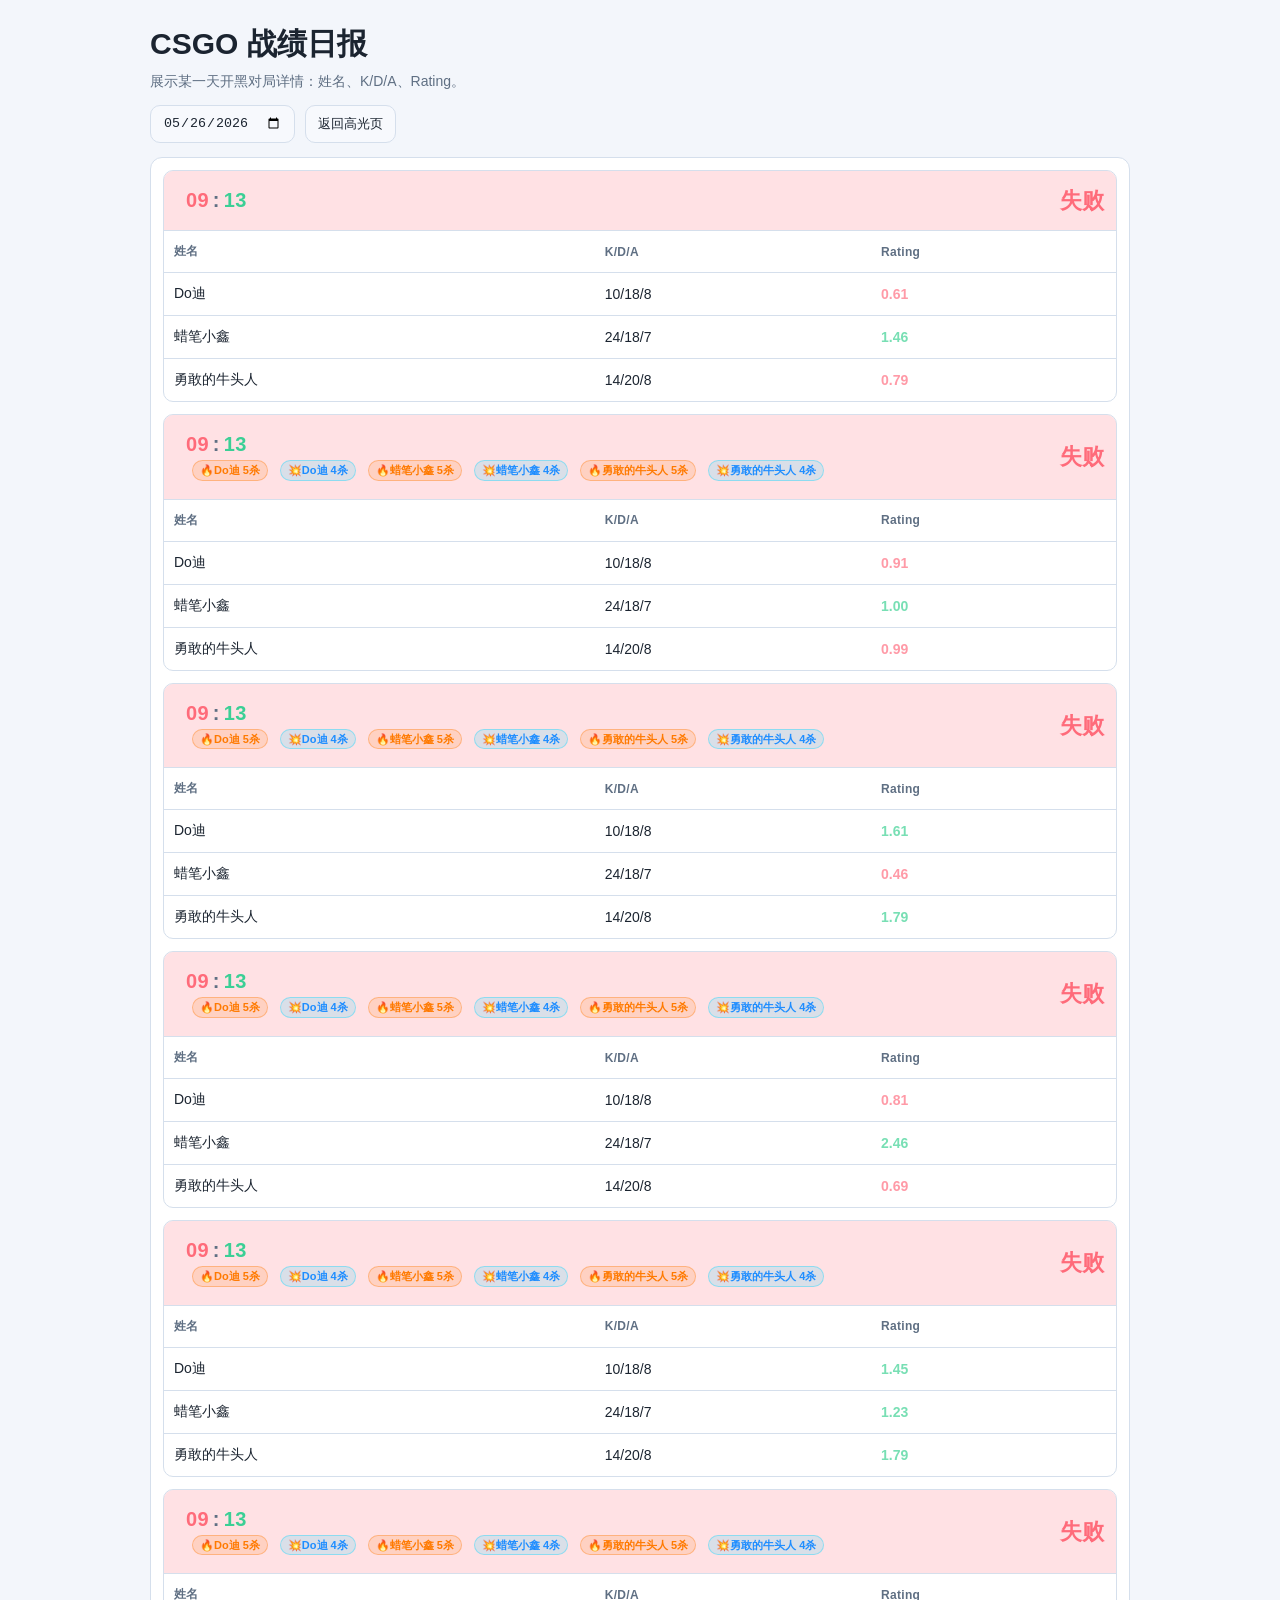
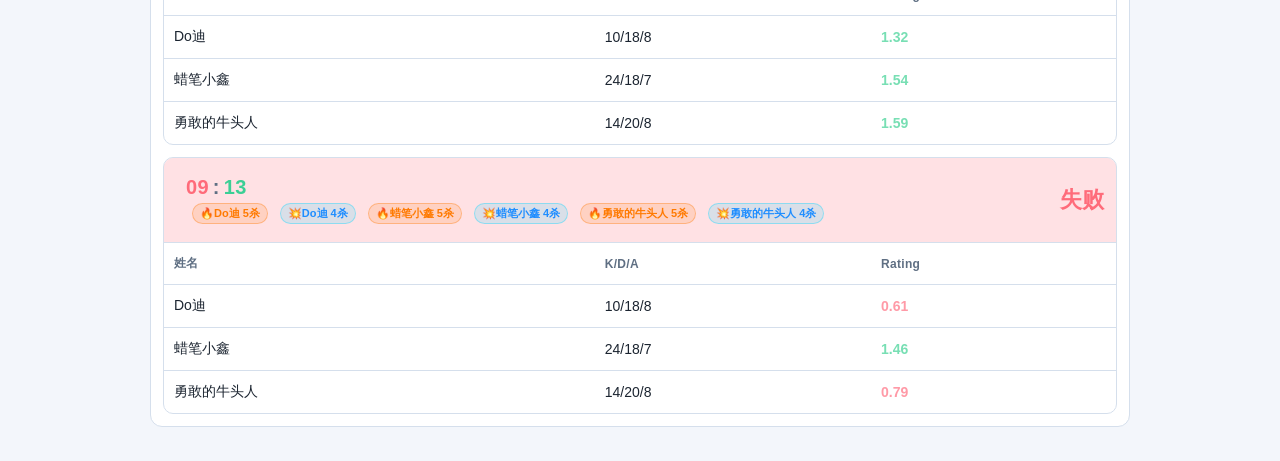
==== daily-report.html @ eb306dda "Update daily-report.html" ====
<!DOCTYPE html>
<html lang="zh-CN" data-theme="dark">
<head>
    <meta charset="UTF-8" />
    <meta name="viewport" content="width=device-width, initial-scale=1.0" />
    <title>CSGO 战绩日报</title>
    <link rel="icon" type="image/svg+xml" href="assets/favicon.svg" />
    <style>
        :root{
            --bg:#0f1115; --card:#171b22; --text:#f5f7fa; --muted:#9aa4b2;
            --border:#2a303b; --accent2:#00d4ff; --input-bg:#12161d;
            --score-win-bg:rgba(59,207,149,.16); --score-lose-bg:rgba(255,107,122,.16); --score-draw-bg:rgba(154,164,178,.14);
        }
        :root[data-theme="light"]{
            --bg:#f3f6fb; --card:#ffffff; --text:#1b2430; --muted:#5f6f83;
            --border:#d5dfec; --accent2:#1e8dff; --input-bg:#f7f9fd;
            --score-win-bg:rgba(59,207,149,.2); --score-lose-bg:rgba(255,107,122,.2); --score-draw-bg:rgba(95,111,131,.12);
        }
        *{box-sizing:border-box}
        body{margin:0;background:var(--bg);color:var(--text);font-family:Segoe UI,Microsoft YaHei,sans-serif}
        .wrap{width:min(980px,92%);margin:0 auto;padding:24px 0 34px}
        .topbar{display:flex;justify-content:space-between;align-items:flex-start;gap:10px;flex-wrap:wrap}
        h1{margin:0;font-size:30px}
        .sub{margin:8px 0 0;color:var(--muted);font-size:14px}
        .btn,.input{
            height:38px;border:1px solid var(--border);border-radius:10px;background:var(--input-bg);
            color:var(--text);padding:0 12px
        }
        .btn{cursor:pointer}
        .btn:hover{border-color:var(--accent2)}
        .toolbar{margin-top:14px;display:flex;gap:10px;flex-wrap:wrap}
        .table-wrap{margin-top:14px;border:1px solid var(--border);border-radius:12px;background:var(--card);overflow:auto}
        .report-list{display:flex;flex-direction:column;gap:12px;padding:12px}
        .report-match{border:1px solid var(--border);border-radius:10px;overflow:hidden;background:var(--card)}
        .report-match.located{
            outline:2px solid var(--accent2);
            box-shadow:0 0 0 4px rgba(0,212,255,.18), 0 10px 22px rgba(0,0,0,.2);
            animation:locatedPulse .75s ease 1;
        }
        .match-head{padding:10px 12px;border-bottom:1px solid var(--border);display:flex;justify-content:space-between;gap:10px;align-items:flex-start;flex-wrap:wrap}
        .match-head.bg-win{background:var(--score-win-bg)}
        .match-head.bg-lose{background:var(--score-lose-bg)}
        .match-head.bg-draw{background:var(--score-draw-bg)}
        .match-summary{margin-top:14px;border:1px solid var(--border);border-radius:12px;background:var(--card);padding:12px}
        .match-score{font-size:20px;font-weight:800;letter-spacing:.3px}
        .match-score-sep{color:var(--muted);padding:0 4px}
        .score-win{color:#3bcf95}
        .score-lose{color:#ff6b7a}
        .score-draw{color:#98a3b3}
        .match-result{font-size:22px;font-weight:900;line-height:1;align-self:center}
        .match-result.win{color:#3bcf95}
        .match-result.lose{color:#ff6b7a}
        .match-summary{margin-top:0;border:none;border-radius:8px;padding:8px 10px;background:transparent}
        table{width:100%;border-collapse:collapse;font-size:14px}
        th,td{padding:12px 10px;border-bottom:1px solid var(--border);text-align:left;white-space:nowrap}
        th{font-size:12px;color:var(--muted);letter-spacing:.3px}
        tr:last-child td{border-bottom:none}
        .rating-good{color:#78dfb4;font-weight:700}
        .rating-bad{color:#ff9aa7;font-weight:700}
        .empty{padding:16px 12px;color:var(--muted);font-size:13px}
        @keyframes locatedPulse{
            0%{transform:scale(1)}
            45%{transform:scale(1.012)}
            100%{transform:scale(1)}
        }
        .multi-badge{
            display:inline-flex;align-items:center;gap:3px;padding:0 7px;margin-left:6px;
            border-radius:999px;font-size:11px;font-weight:700;line-height:1.7;
        }
        .multi-badge.k4{background:rgba(0,212,255,.15);color:var(--accent2);border:1px solid rgba(0,212,255,.35)}
        .multi-badge.k5{background:rgba(255,122,0,.15);color:#ff7a00;border:1px solid rgba(255,122,0,.35)}
        .scroll-top{
            position:fixed;bottom:30px;right:30px;z-index:999;
            width:44px;height:44px;border-radius:50%;border:1px solid var(--border);
            background:var(--card);color:var(--text);font-size:20px;cursor:pointer;
            display:flex;align-items:center;justify-content:center;
            opacity:0;visibility:hidden;transition:opacity .25s,visibility .25s;
            box-shadow:0 4px 14px rgba(0,0,0,.18)
        }
        .scroll-top.show{opacity:1;visibility:visible}
        .scroll-top:hover{border-color:var(--accent2)}
    </style>
</head>
<body>
<div class="wrap">
    <div class="topbar">
        <div>
            <h1>CSGO 战绩日报</h1>
            <p class="sub">展示某一天开黑对局详情：姓名、K/D/A、Rating。</p>
        </div>
    </div>

    <div class="toolbar">
        <input id="reportDate" class="input" type="date" aria-label="选择战绩日期" />
        <button id="backBtn" class="btn" type="button">返回高光页</button>
    </div>

    <div id="tableWrap" class="table-wrap"></div>
</div>

<script>
    const LS_THEME = "csgo-theme";
    const REPORT_JSON_URL = "assets/reports/daily-report.json";
    const FALLBACK_REPORTS = [
        {
            date: "2026-05-24",
            matches: [
                {
                    myRounds: 13,
                    enemyRounds: 10,
                    result: "胜利",
                    players: [
                        { name: "我", k: 23, d: 17, a: 8, rating: 1.34 },
                        { name: "阿明", k: 18, d: 19, a: 7, rating: 1.02 },
                        { name: "小白", k: 15, d: 16, a: 11, rating: 0.98 }
                    ]
                },
                {
                    myRounds: 11,
                    enemyRounds: 13,
                    result: "失败",
                    players: [
                        { name: "我", k: 25, d: 20, a: 7, rating: 1.11 },
                        { name: "阿明", k: 16, d: 19, a: 8, rating: 0.93 },
                        { name: "小白", k: 14, d: 18, a: 10, rating: 0.89 }
                    ]
                }
            ]
        },
        {
            date: "2026-05-25",
            matches: [
                {
                    myRounds: 8,
                    enemyRounds: 13,
                    result: "失败",
                    players: [
                        { name: "我", k: 27, d: 14, a: 6, rating: 1.48 },
                        { name: "阿明", k: 21, d: 18, a: 5, rating: 1.12 },
                        { name: "小白", k: 16, d: 20, a: 9, rating: 0.94 }
                    ]
                }
            ]
        },
        {
            date: "2026-05-26",
            matches: [
                {
                    myRounds: 13,
                    enemyRounds: 11,
                    result: "胜利",
                    players: [
                        { name: "我", k: 19, d: 13, a: 10, rating: 1.29 },
                        { name: "阿明", k: 17, d: 15, a: 8, rating: 1.08 },
                        { name: "小白", k: 14, d: 16, a: 12, rating: 1.01 }
                    ]
                },
                {
                    myRounds: 13,
                    enemyRounds: 6,
                    result: "胜利",
                    players: [
                        { name: "我", k: 22, d: 9, a: 6, rating: 1.52 },
                        { name: "阿明", k: 18, d: 11, a: 7, rating: 1.23 },
                        { name: "小白", k: 15, d: 12, a: 9, rating: 1.09 }
                    ]
                }
            ]
        }
    ];
    let reports = [];
    let reportByDate = new Map();

    const elDate = document.getElementById("reportDate");
    const elWrap = document.getElementById("tableWrap");
    const elBackBtn = document.getElementById("backBtn");

    function applyTheme(theme){
        const nextTheme = theme === "light" ? "light" : "dark";
        document.documentElement.setAttribute("data-theme", nextTheme);
        localStorage.setItem(LS_THEME, nextTheme);
    }

    function initTheme(){
        const savedTheme = localStorage.getItem(LS_THEME);
        if (savedTheme === "light" || savedTheme === "dark") {
            applyTheme(savedTheme);
            return;
        }
        const prefersLight = window.matchMedia && window.matchMedia("(prefers-color-scheme: light)").matches;
        applyTheme(prefersLight ? "light" : "dark");
    }

    function normalizeReports(raw){
        const list = Array.isArray(raw) ? raw : (Array.isArray(raw && raw.reports) ? raw.reports : []);
        function normalizeMatch(match, legacyItem){
            const source = match || legacyItem || {};
            const players = Array.isArray(source.players) ? source.players : [];
            const myRounds = Number(source.myRounds);
            const enemyRounds = Number(source.enemyRounds);
            const normalizedMyRounds = Number.isFinite(myRounds) ? myRounds : 0;
            const normalizedEnemyRounds = Number.isFinite(enemyRounds) ? enemyRounds : 0;
            const inferredResult = normalizedMyRounds > normalizedEnemyRounds ? "胜利" : (normalizedMyRounds < normalizedEnemyRounds ? "失败" : "平局");
            return {
                myRounds: normalizedMyRounds,
                enemyRounds: normalizedEnemyRounds,
                result: String(source.result || inferredResult),
                players: players.map((p) => ({
                    name: String((p && p.name) || "未知玩家"),
                    k: Number(p && p.k) || 0,
                    d: Number(p && p.d) || 0,
                    a: Number(p && p.a) || 0,
                    rating: Number(p && p.rating) || 0,
                    k4: Number(p && p.k4) || 0,
                    k5: Number(p && p.k5) || 0
                }))
            };
        }

        return list
            .map((item) => {
                const rawMatches = Array.isArray(item && item.matches) ? item.matches : null;
                const normalizedMatches = (rawMatches && rawMatches.length)
                    ? rawMatches.map((match) => normalizeMatch(match, item))
                    : [normalizeMatch(item, item)];
                return {
                    date: String((item && item.date) || "").trim(),
                    matches: normalizedMatches
                };
            })
            .filter((item) => /^\d{4}-\d{2}-\d{2}$/.test(item.date));
    }

    async function loadReports(){
        try {
            const response = await fetch(REPORT_JSON_URL, { cache: "no-store" });
            if (!response.ok) throw new Error("report json load failed");
            const raw = await response.json();
            reports = normalizeReports(raw);
            if (!reports.length) throw new Error("report json empty");
        } catch (error) {
            console.warn("读取战绩 JSON 失败，使用内置示例数据:", error);
            reports = normalizeReports(FALLBACK_REPORTS);
        }
        reportByDate = new Map(reports.map((item) => [item.date, item]));
    }

    function renderReport(){
        const report = reportByDate.get(elDate.value);
        if (!report || !Array.isArray(report.matches) || !report.matches.length) {
            elWrap.innerHTML = `<div class="empty">该日期暂无战绩数据。</div>`;
            return;
        }

        elWrap.innerHTML = `
            <div class="report-list">
                ${report.matches.map((match, idx) => {
                    const resultClass = match.result === "胜利" ? "win" : (match.result === "失败" ? "lose" : "");
                    const myWin = match.myRounds > match.enemyRounds;
                    const enemyWin = match.enemyRounds > match.myRounds;
                    const isDraw = !myWin && !enemyWin;
                    const headClass = myWin ? "bg-win" : (enemyWin ? "bg-lose" : "bg-draw");
                    const myScoreClass = myWin ? "score-win" : (enemyWin ? "score-lose" : "score-draw");
                    const enemyScoreClass = enemyWin ? "score-win" : (myWin ? "score-lose" : "score-draw");
                    const myRoundsText = String(match.myRounds).padStart(2, "0");
                    const enemyRoundsText = String(match.enemyRounds).padStart(2, "0");
                    const matchMultikills = [];
                    (match.players || []).forEach(p => {
                        if (Number(p.k5) > 0) matchMultikills.push(`<span class="multi-badge k5">🔥${p.name} 5杀</span>`);
                        if (Number(p.k4) > 0) matchMultikills.push(`<span class="multi-badge k4">💥${p.name} 4杀</span>`);
                    });
                    const matchBadgesHtml = matchMultikills.length ? `<div class="multi-badges" style="display:flex;gap:6px;flex-wrap:wrap;margin-top:4px">${matchMultikills.join("")}</div>` : "";
                    return `
                    <section class="report-match" data-match-index="${idx + 1}">
                        <div class="match-head ${headClass}">
                            <div class="match-summary">
                                <div class="match-score"><span class="${myScoreClass}">${myRoundsText}</span><span class="match-score-sep">:</span><span class="${enemyScoreClass}">${enemyRoundsText}</span></div>
                                ${matchBadgesHtml}
                            </div>
                            <div class="match-result ${resultClass}">${match.result}</div>
                        </div>
                        <table>
                            <thead>
                                <tr>
                                    <th>姓名</th>
                                    <th>K/D/A</th>
                                    <th>Rating</th>
                                </tr>
                            </thead>
                            <tbody>
                                ${match.players.map(p => `
                                    <tr>
                                        <td>${p.name}</td>
                                        <td>${p.k}/${p.d}/${p.a}</td>
                                        <td class="${Number(p.rating) >= 1 ? "rating-good" : "rating-bad"}">${Number(p.rating).toFixed(2)}</td>
                                    </tr>
                                `).join("")}
                            </tbody>
                        </table>
                    </section>`;
                }).join("")}
            </div>
        `;

        const matchParam = Number(new URLSearchParams(location.search).get("m"));
        if (Number.isFinite(matchParam) && matchParam > 0) {
            const target = elWrap.querySelector(`.report-match[data-match-index="${matchParam}"]`);
            if (target) {
                target.scrollIntoView({ behavior: "smooth", block: "center" });
                target.classList.add("located");
                setTimeout(() => target.classList.remove("located"), 1800);
            }
        }
    }

    function initDate(){
        const dates = reports.map(item => item.date).sort();
        const today = new Date().toISOString().slice(0, 10);
        const queryDate = new URLSearchParams(location.search).get("date");
        if (queryDate && reportByDate.has(queryDate)) {
            elDate.value = queryDate;
        } else {
            elDate.value = reportByDate.has(today) ? today : (dates[dates.length - 1] || "");
        }
        elDate.addEventListener("change", renderReport);
        renderReport();
    }

    elBackBtn.addEventListener("click", ()=>{
        const matchParam = new URLSearchParams(location.search).get("m");
        const dateValue = elDate.value;
        const params = new URLSearchParams();
        if (dateValue) params.set("date", dateValue);
        if (matchParam) params.set("m", matchParam);
        location.href = `report-list.html?${params.toString()}`;
    });

    async function init(){
        initTheme();
        await loadReports();
        initDate();
    }

    init();
</script>
<button id="scrollTopBtn" class="scroll-top" type="button" aria-label="回到顶部">↑</button>
<script>
    const elScrollBtn = document.getElementById("scrollTopBtn");
    let scrollTimer;
    window.addEventListener("scroll", ()=>{
        if (window.scrollY > 300) {
            elScrollBtn.classList.add("show");
            clearTimeout(scrollTimer);
            scrollTimer = setTimeout(() => elScrollBtn.classList.remove("show"), 3000);
        } else {
            elScrollBtn.classList.remove("show");
        }
    });
    elScrollBtn.addEventListener("click", ()=>{
        window.scrollTo({ top: 0, behavior: "smooth" });
    });
</script>
</body>
</html>
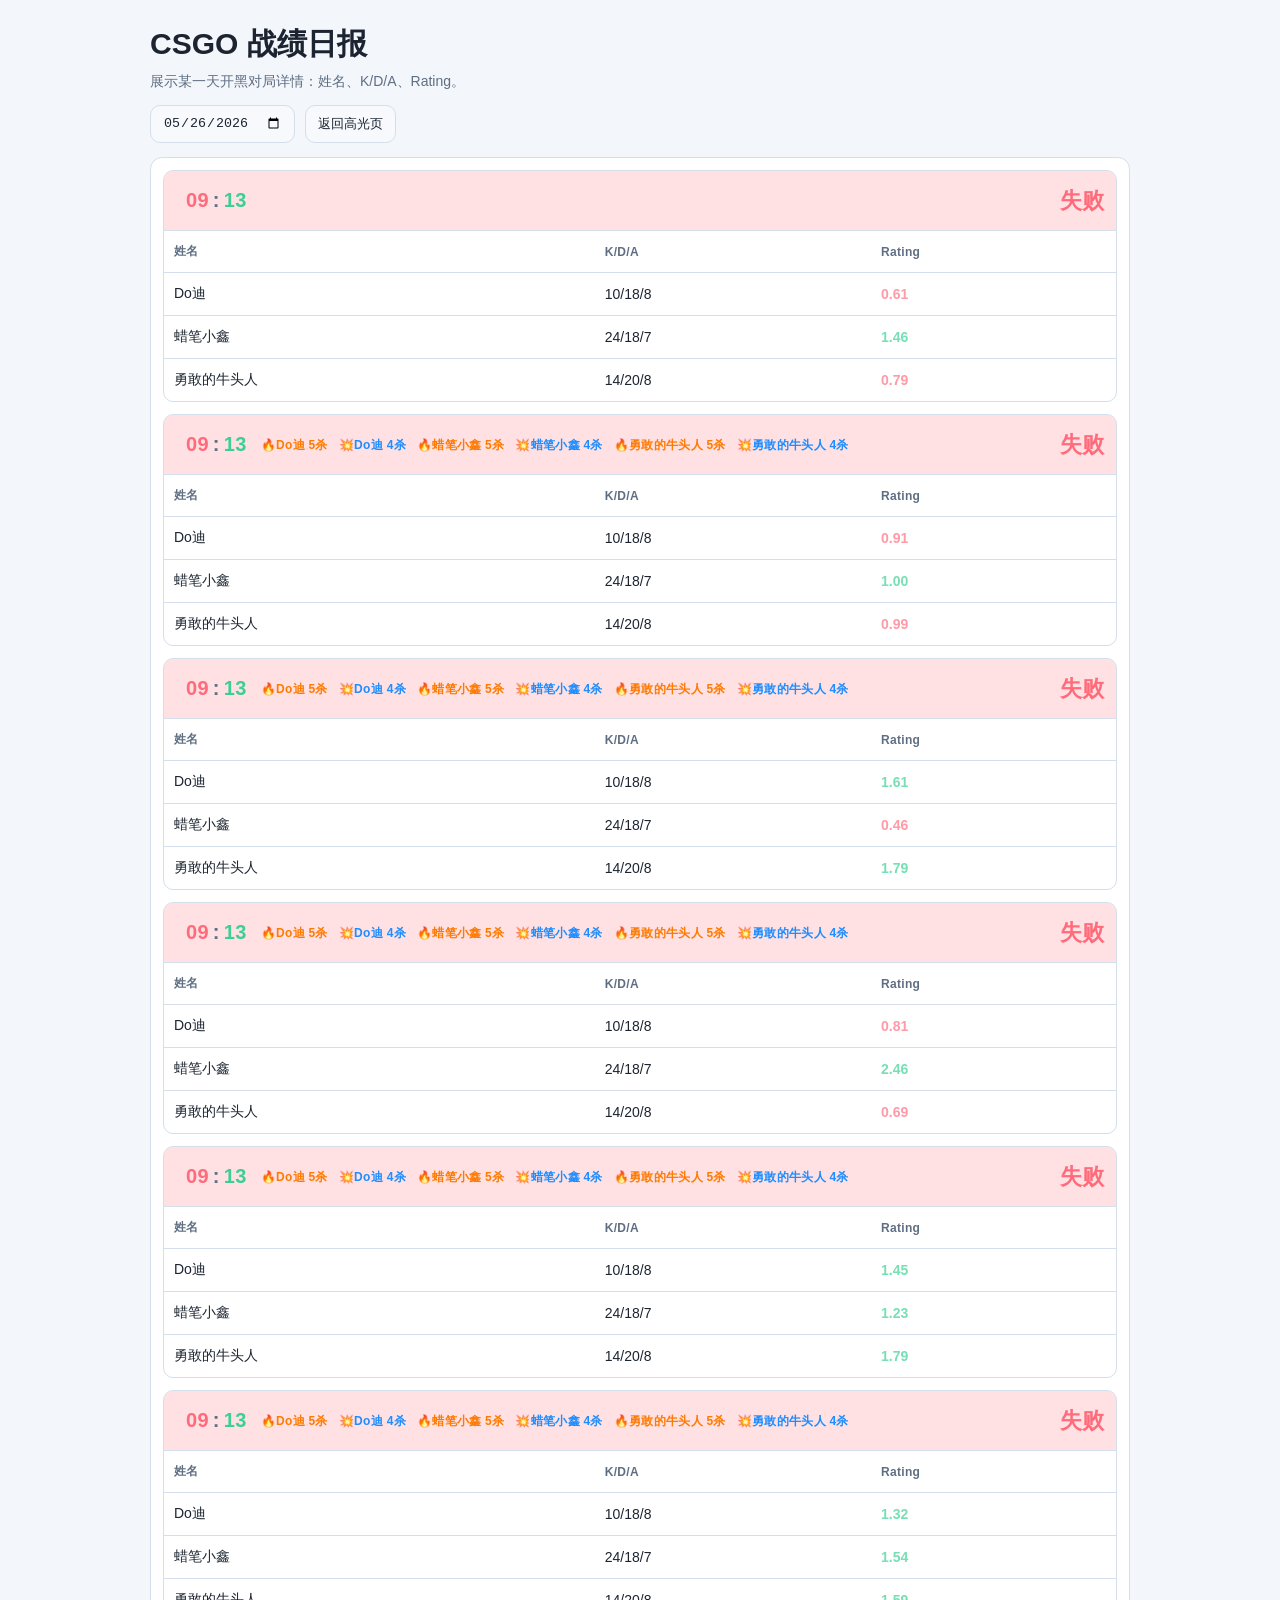
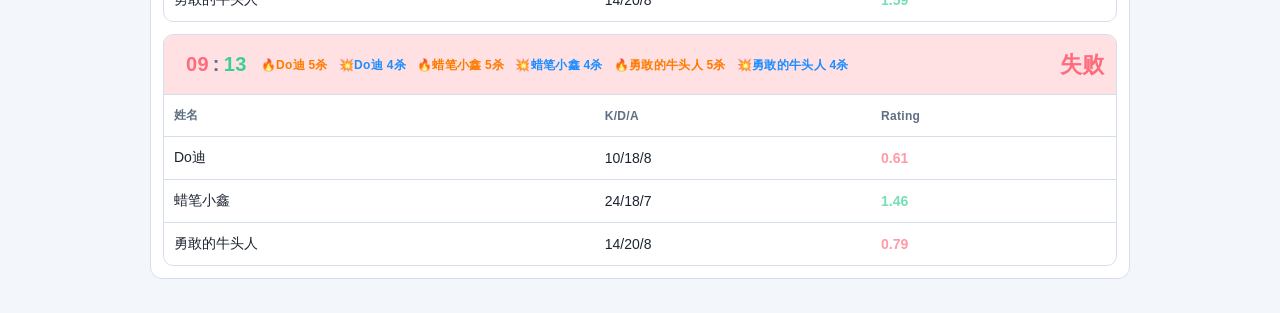
==== commit 58b6b1c5: "Update daily-report.html" ====
--- a/daily-report.html
+++ b/daily-report.html
@@ -63,12 +63,10 @@
             45%{transform:scale(1.012)}
             100%{transform:scale(1)}
         }
-        .multi-badge{
-            display:inline-flex;align-items:center;gap:3px;padding:0 7px;margin-left:6px;
-            border-radius:999px;font-size:11px;font-weight:700;line-height:1.7;
-        }
-        .multi-badge.k4{background:rgba(0,212,255,.15);color:var(--accent2);border:1px solid rgba(0,212,255,.35)}
-        .multi-badge.k5{background:rgba(255,122,0,.15);color:#ff7a00;border:1px solid rgba(255,122,0,.35)}
+        .match-score .multi-badges{display:inline-flex;gap:5px;margin-left:8px;vertical-align:middle}
+        .multi-badge{display:inline-flex;align-items:center;gap:2px;font-size:12px;font-weight:600;margin-left:6px}
+        .multi-badge.k4{color:var(--accent2)}
+        .multi-badge.k5{color:#ff7a00}
         .scroll-top{
             position:fixed;bottom:30px;right:30px;z-index:999;
             width:44px;height:44px;border-radius:50%;border:1px solid var(--border);
@@ -269,13 +267,15 @@
                         if (Number(p.k5) > 0) matchMultikills.push(`<span class="multi-badge k5">🔥${p.name} 5杀</span>`);
                         if (Number(p.k4) > 0) matchMultikills.push(`<span class="multi-badge k4">💥${p.name} 4杀</span>`);
                     });
-                    const matchBadgesHtml = matchMultikills.length ? `<div class="multi-badges" style="display:flex;gap:6px;flex-wrap:wrap;margin-top:4px">${matchMultikills.join("")}</div>` : "";
+                    const matchScoreHtml = `<span class="${myScoreClass}">${myRoundsText}</span><span class="match-score-sep">:</span><span class="${enemyScoreClass}">${enemyRoundsText}</span>`;
+                    const matchScoreWithBadges = matchMultikills.length
+                        ? `${matchScoreHtml}<span class="multi-badges">${matchMultikills.join("")}</span>`
+                        : matchScoreHtml;
                     return `
                     <section class="report-match" data-match-index="${idx + 1}">
                         <div class="match-head ${headClass}">
                             <div class="match-summary">
-                                <div class="match-score"><span class="${myScoreClass}">${myRoundsText}</span><span class="match-score-sep">:</span><span class="${enemyScoreClass}">${enemyRoundsText}</span></div>
-                                ${matchBadgesHtml}
+                                <div class="match-score">${matchScoreWithBadges}</div>
                             </div>
                             <div class="match-result ${resultClass}">${match.result}</div>
                         </div>
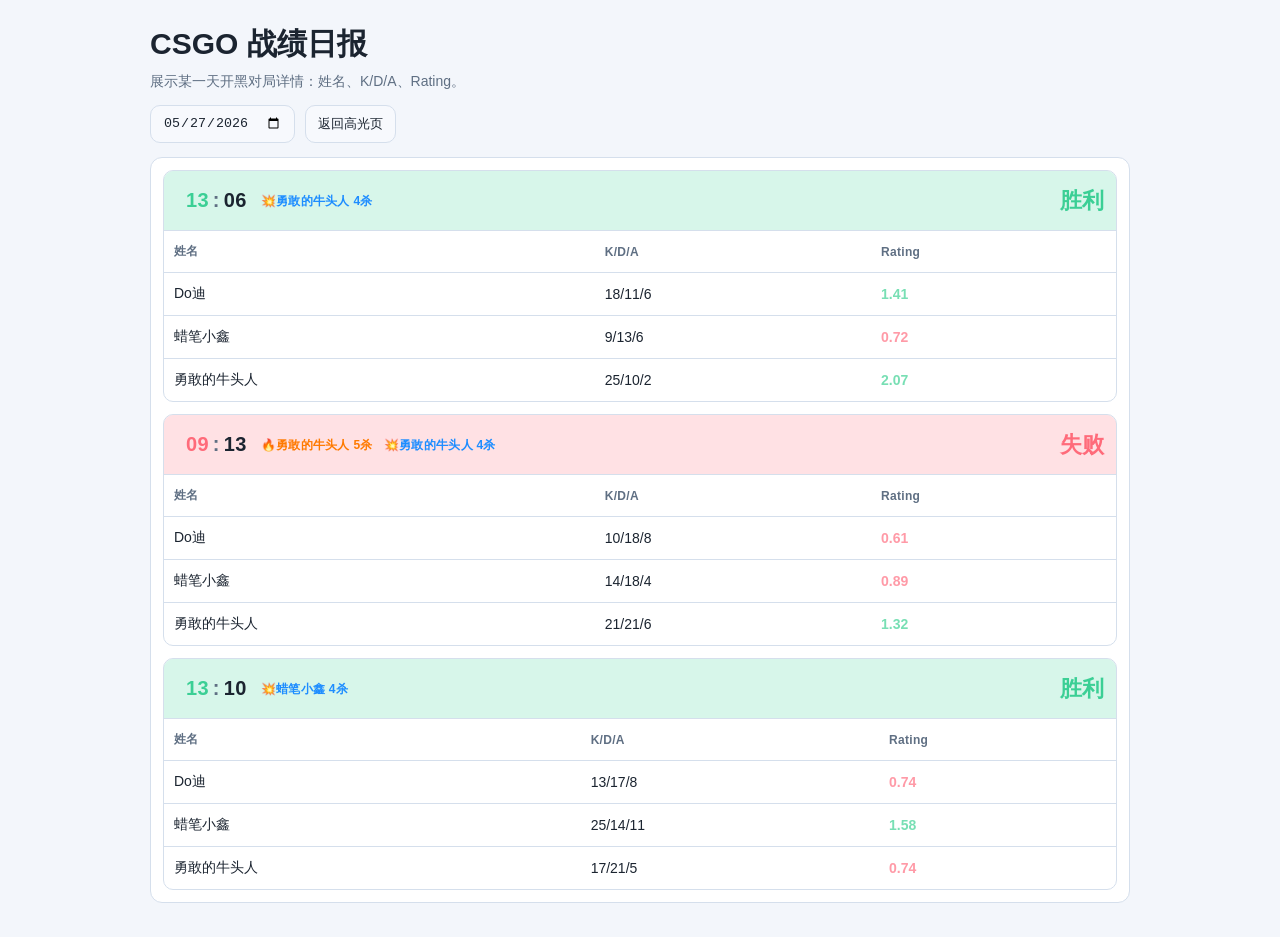
==== commit d4e6ddec: "修改回合数文字表现，增加每周评选数据展示" ====
--- a/daily-report.html
+++ b/daily-report.html
@@ -259,7 +259,7 @@
                     const isDraw = !myWin && !enemyWin;
                     const headClass = myWin ? "bg-win" : (enemyWin ? "bg-lose" : "bg-draw");
                     const myScoreClass = myWin ? "score-win" : (enemyWin ? "score-lose" : "score-draw");
-                    const enemyScoreClass = enemyWin ? "score-win" : (myWin ? "score-lose" : "score-draw");
+                    const enemyScoreClass = "";
                     const myRoundsText = String(match.myRounds).padStart(2, "0");
                     const enemyRoundsText = String(match.enemyRounds).padStart(2, "0");
                     const matchMultikills = [];
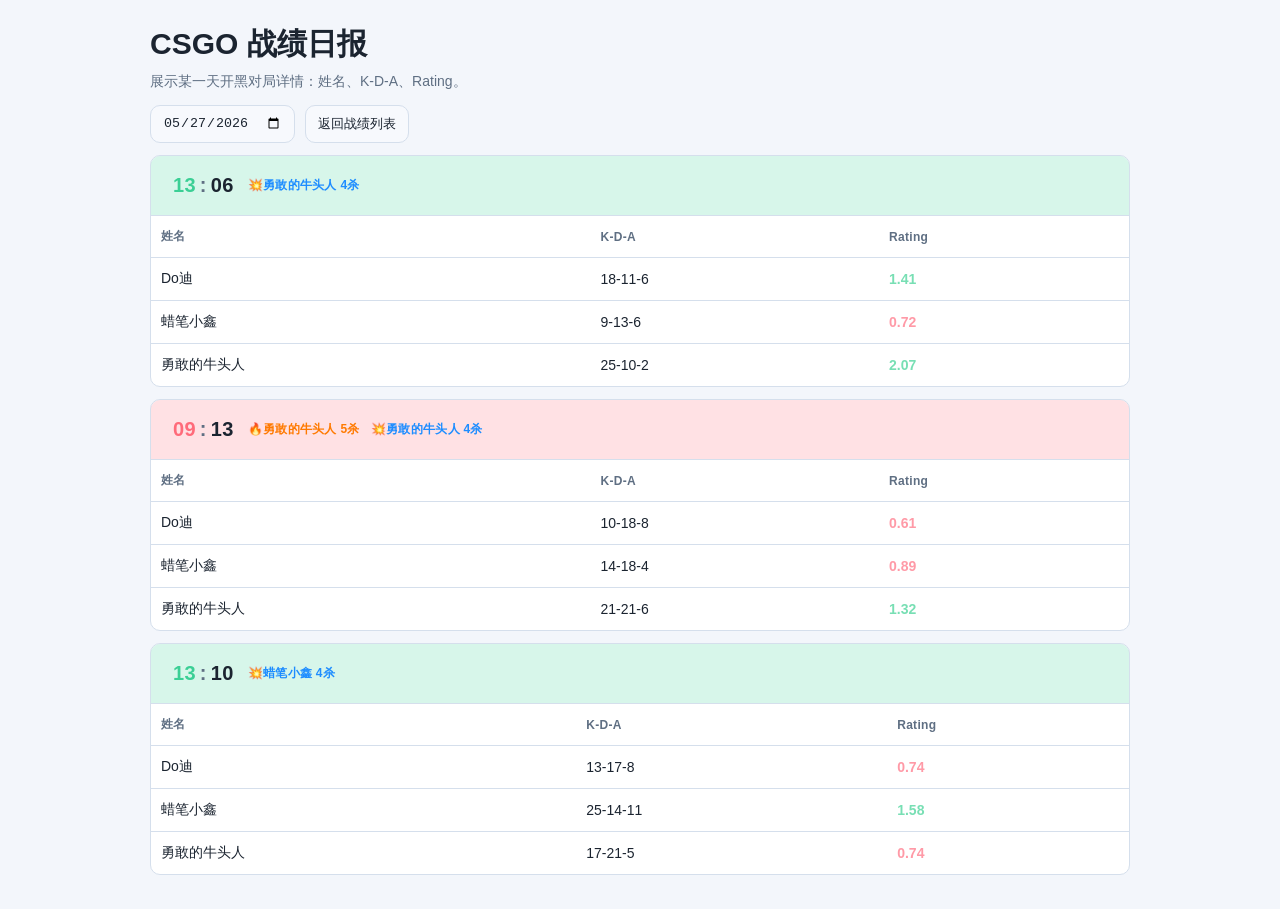
==== commit 946a2b90: "修改整体表现" ====
--- a/daily-report.html
+++ b/daily-report.html
@@ -29,9 +29,9 @@
         .btn{cursor:pointer}
         .btn:hover{border-color:var(--accent2)}
         .toolbar{margin-top:14px;display:flex;gap:10px;flex-wrap:wrap}
-        .table-wrap{margin-top:14px;border:1px solid var(--border);border-radius:12px;background:var(--card);overflow:auto}
-        .report-list{display:flex;flex-direction:column;gap:12px;padding:12px}
         .report-match{border:1px solid var(--border);border-radius:10px;overflow:hidden;background:var(--card)}
+        .report-match + .report-match{margin-top:12px}
+        .report-match:first-child{margin-top:12px}
         .report-match.located{
             outline:2px solid var(--accent2);
             box-shadow:0 0 0 4px rgba(0,212,255,.18), 0 10px 22px rgba(0,0,0,.2);
@@ -42,14 +42,11 @@
         .match-head.bg-lose{background:var(--score-lose-bg)}
         .match-head.bg-draw{background:var(--score-draw-bg)}
         .match-summary{margin-top:14px;border:1px solid var(--border);border-radius:12px;background:var(--card);padding:12px}
-        .match-score{font-size:20px;font-weight:800;letter-spacing:.3px}
+        .match-score{font-size:20px;font-weight:800;letter-spacing:.3px;display:flex;align-items:center}
         .match-score-sep{color:var(--muted);padding:0 4px}
         .score-win{color:#3bcf95}
         .score-lose{color:#ff6b7a}
         .score-draw{color:#98a3b3}
-        .match-result{font-size:22px;font-weight:900;line-height:1;align-self:center}
-        .match-result.win{color:#3bcf95}
-        .match-result.lose{color:#ff6b7a}
         .match-summary{margin-top:0;border:none;border-radius:8px;padding:8px 10px;background:transparent}
         table{width:100%;border-collapse:collapse;font-size:14px}
         th,td{padding:12px 10px;border-bottom:1px solid var(--border);text-align:left;white-space:nowrap}
@@ -84,13 +81,13 @@
     <div class="topbar">
         <div>
             <h1>CSGO 战绩日报</h1>
-            <p class="sub">展示某一天开黑对局详情：姓名、K/D/A、Rating。</p>
+            <p class="sub">展示某一天开黑对局详情：姓名、K-D-A、Rating。</p>
         </div>
     </div>
 
     <div class="toolbar">
         <input id="reportDate" class="input" type="date" aria-label="选择战绩日期" />
-        <button id="backBtn" class="btn" type="button">返回高光页</button>
+        <button id="backBtn" class="btn" type="button">返回战绩列表</button>
     </div>
 
     <div id="tableWrap" class="table-wrap"></div>
@@ -250,10 +247,7 @@
             return;
         }
 
-        elWrap.innerHTML = `
-            <div class="report-list">
-                ${report.matches.map((match, idx) => {
-                    const resultClass = match.result === "胜利" ? "win" : (match.result === "失败" ? "lose" : "");
+        elWrap.innerHTML = report.matches.map((match, idx) => {
                     const myWin = match.myRounds > match.enemyRounds;
                     const enemyWin = match.enemyRounds > match.myRounds;
                     const isDraw = !myWin && !enemyWin;
@@ -277,13 +271,12 @@
                             <div class="match-summary">
                                 <div class="match-score">${matchScoreWithBadges}</div>
                             </div>
-                            <div class="match-result ${resultClass}">${match.result}</div>
                         </div>
                         <table>
                             <thead>
                                 <tr>
                                     <th>姓名</th>
-                                    <th>K/D/A</th>
+                                    <th>K-D-A</th>
                                     <th>Rating</th>
                                 </tr>
                             </thead>
@@ -291,16 +284,14 @@
                                 ${match.players.map(p => `
                                     <tr>
                                         <td>${p.name}</td>
-                                        <td>${p.k}/${p.d}/${p.a}</td>
+                                        <td>${p.k}-${p.d}-${p.a}</td>
                                         <td class="${Number(p.rating) >= 1 ? "rating-good" : "rating-bad"}">${Number(p.rating).toFixed(2)}</td>
                                     </tr>
                                 `).join("")}
                             </tbody>
                         </table>
                     </section>`;
-                }).join("")}
-            </div>
-        `;
+                }).join("");
 
         const matchParam = Number(new URLSearchParams(location.search).get("m"));
         if (Number.isFinite(matchParam) && matchParam > 0) {
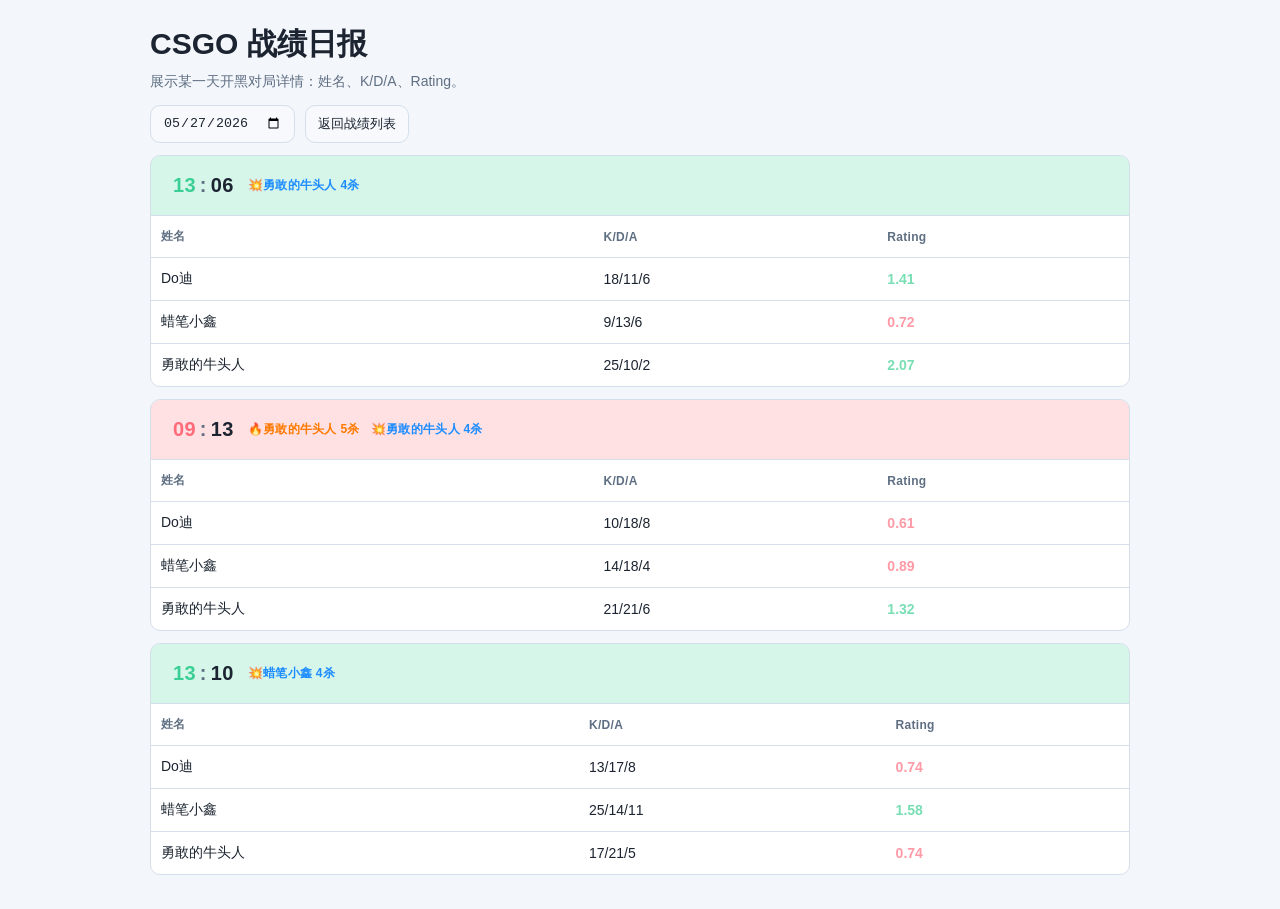
==== commit 2f970af6: "将KDA的分隔符‘-’改为‘/’" ====
--- a/daily-report.html
+++ b/daily-report.html
@@ -81,7 +81,7 @@
     <div class="topbar">
         <div>
             <h1>CSGO 战绩日报</h1>
-            <p class="sub">展示某一天开黑对局详情：姓名、K-D-A、Rating。</p>
+            <p class="sub">展示某一天开黑对局详情：姓名、K/D/A、Rating。</p>
         </div>
     </div>
 
@@ -276,7 +276,7 @@
                             <thead>
                                 <tr>
                                     <th>姓名</th>
-                                    <th>K-D-A</th>
+                                    <th>K/D/A</th>
                                     <th>Rating</th>
                                 </tr>
                             </thead>
@@ -284,7 +284,7 @@
                                 ${match.players.map(p => `
                                     <tr>
                                         <td>${p.name}</td>
-                                        <td>${p.k}-${p.d}-${p.a}</td>
+                                        <td>${p.k}/${p.d}/${p.a}</td>
                                         <td class="${Number(p.rating) >= 1 ? "rating-good" : "rating-bad"}">${Number(p.rating).toFixed(2)}</td>
                                     </tr>
                                 `).join("")}
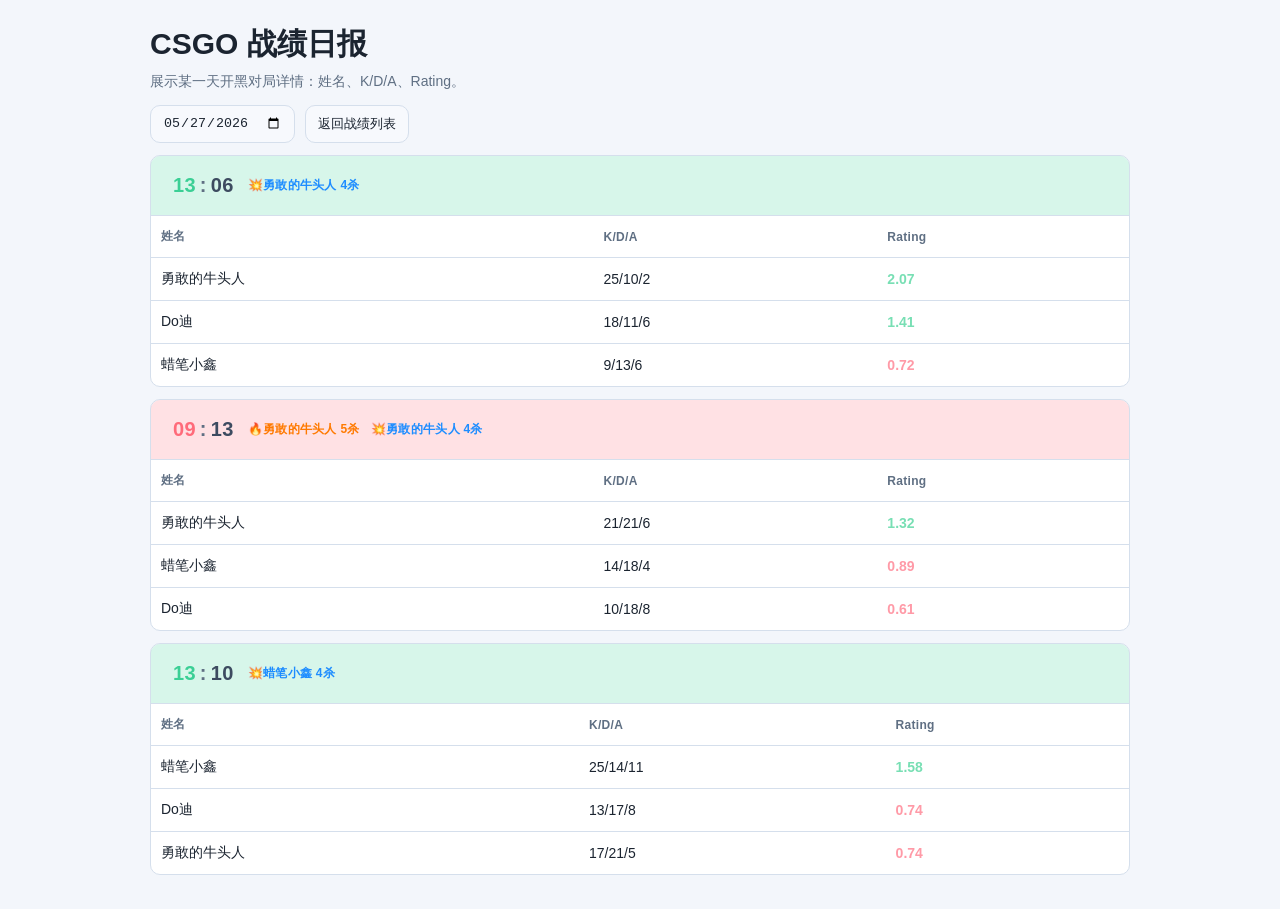
==== commit 1196c0dc: "修改整体表现" ====
--- a/daily-report.html
+++ b/daily-report.html
@@ -7,12 +7,12 @@
     <link rel="icon" type="image/svg+xml" href="assets/favicon.svg" />
     <style>
         :root{
-            --bg:#0f1115; --card:#171b22; --text:#f5f7fa; --muted:#9aa4b2;
+            --bg:#0f1115; --card:#171b22; --text:#f5f7fa; --muted:#9aa4b2; --enemy:#bcc6d4;
             --border:#2a303b; --accent2:#00d4ff; --input-bg:#12161d;
             --score-win-bg:rgba(59,207,149,.16); --score-lose-bg:rgba(255,107,122,.16); --score-draw-bg:rgba(154,164,178,.14);
         }
         :root[data-theme="light"]{
-            --bg:#f3f6fb; --card:#ffffff; --text:#1b2430; --muted:#5f6f83;
+            --bg:#f3f6fb; --card:#ffffff; --text:#1b2430; --muted:#5f6f83; --enemy:#3d4b60;
             --border:#d5dfec; --accent2:#1e8dff; --input-bg:#f7f9fd;
             --score-win-bg:rgba(59,207,149,.2); --score-lose-bg:rgba(255,107,122,.2); --score-draw-bg:rgba(95,111,131,.12);
         }
@@ -47,6 +47,7 @@
         .score-win{color:#3bcf95}
         .score-lose{color:#ff6b7a}
         .score-draw{color:#98a3b3}
+        .score-enemy{color:var(--enemy)}
         .match-summary{margin-top:0;border:none;border-radius:8px;padding:8px 10px;background:transparent}
         table{width:100%;border-collapse:collapse;font-size:14px}
         th,td{padding:12px 10px;border-bottom:1px solid var(--border);text-align:left;white-space:nowrap}
@@ -253,7 +254,7 @@
                     const isDraw = !myWin && !enemyWin;
                     const headClass = myWin ? "bg-win" : (enemyWin ? "bg-lose" : "bg-draw");
                     const myScoreClass = myWin ? "score-win" : (enemyWin ? "score-lose" : "score-draw");
-                    const enemyScoreClass = "";
+                    const enemyScoreClass = "score-enemy";
                     const myRoundsText = String(match.myRounds).padStart(2, "0");
                     const enemyRoundsText = String(match.enemyRounds).padStart(2, "0");
                     const matchMultikills = [];
@@ -281,7 +282,7 @@
                                 </tr>
                             </thead>
                             <tbody>
-                                ${match.players.map(p => `
+                                ${[...match.players].sort((a, b) => b.rating - a.rating).map(p => `
                                     <tr>
                                         <td>${p.name}</td>
                                         <td>${p.k}/${p.d}/${p.a}</td>
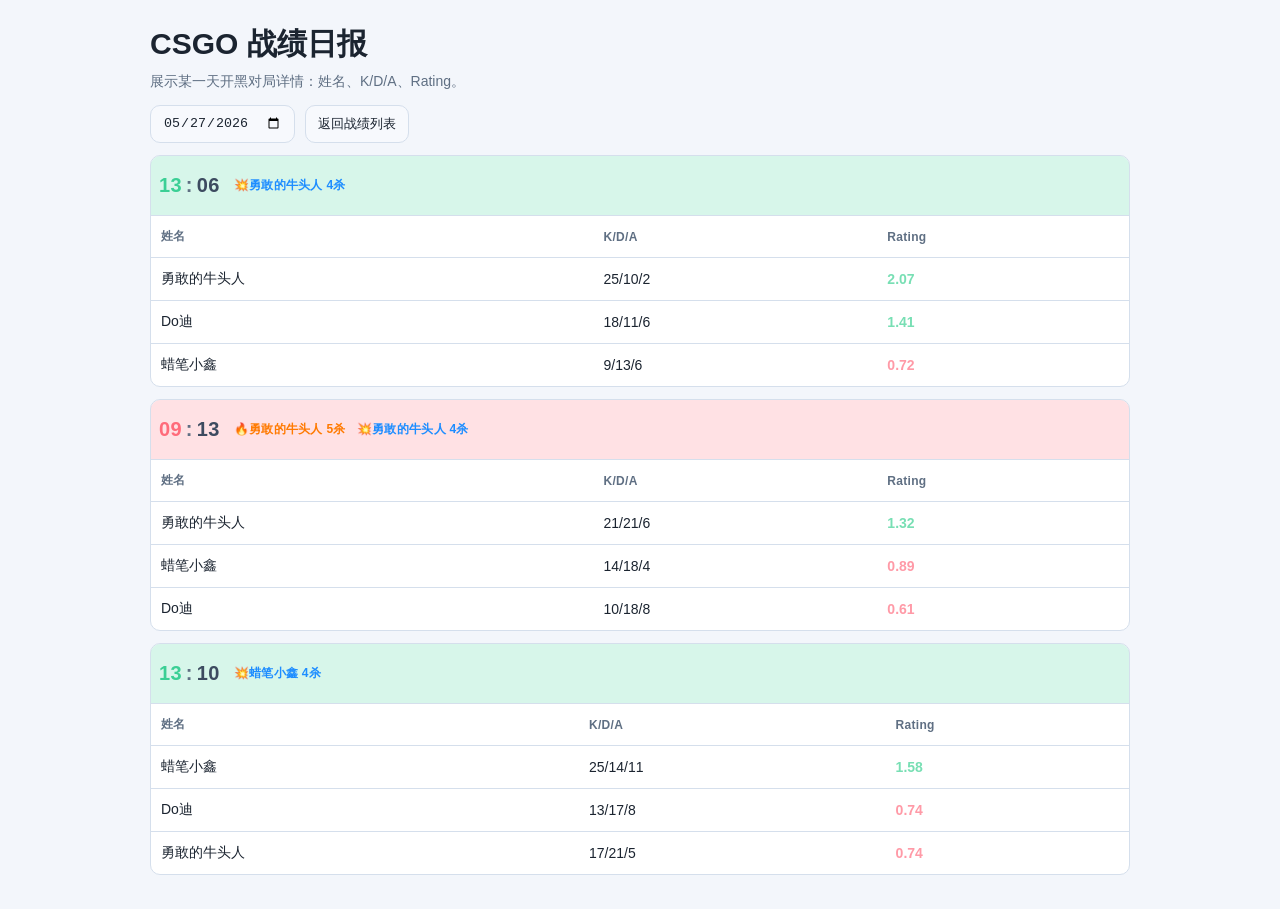
==== commit 55d17d0c: "修改整体表现" ====
--- a/daily-report.html
+++ b/daily-report.html
@@ -48,7 +48,7 @@
         .score-lose{color:#ff6b7a}
         .score-draw{color:#98a3b3}
         .score-enemy{color:var(--enemy)}
-        .match-summary{margin-top:0;border:none;border-radius:8px;padding:8px 10px;background:transparent}
+        .match-summary{margin-top:0;border:none;border-radius:8px;padding:8px 4px 8px 0;margin-left:-4px;background:transparent}
         table{width:100%;border-collapse:collapse;font-size:14px}
         th,td{padding:12px 10px;border-bottom:1px solid var(--border);text-align:left;white-space:nowrap}
         th{font-size:12px;color:var(--muted);letter-spacing:.3px}
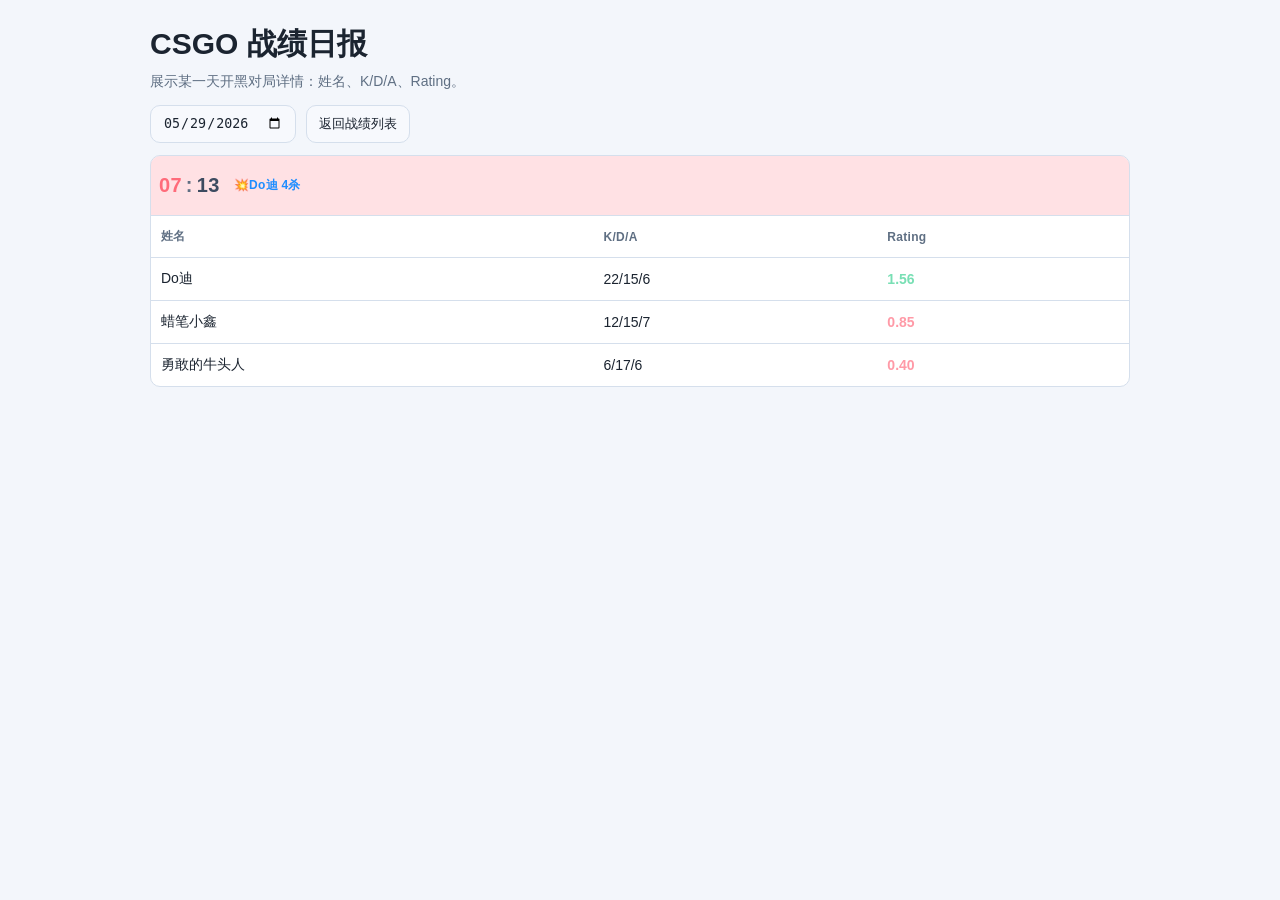
==== commit fcc9d6b5: "将css和js拆分成文件" ====
--- a/daily-report.html
+++ b/daily-report.html
@@ -5,77 +5,7 @@
     <meta name="viewport" content="width=device-width, initial-scale=1.0" />
     <title>CSGO 战绩日报</title>
     <link rel="icon" type="image/svg+xml" href="assets/favicon.svg" />
-    <style>
-        :root{
-            --bg:#0f1115; --card:#171b22; --text:#f5f7fa; --muted:#9aa4b2; --enemy:#bcc6d4;
-            --border:#2a303b; --accent2:#00d4ff; --input-bg:#12161d;
-            --score-win-bg:rgba(59,207,149,.16); --score-lose-bg:rgba(255,107,122,.16); --score-draw-bg:rgba(154,164,178,.14);
-        }
-        :root[data-theme="light"]{
-            --bg:#f3f6fb; --card:#ffffff; --text:#1b2430; --muted:#5f6f83; --enemy:#3d4b60;
-            --border:#d5dfec; --accent2:#1e8dff; --input-bg:#f7f9fd;
-            --score-win-bg:rgba(59,207,149,.2); --score-lose-bg:rgba(255,107,122,.2); --score-draw-bg:rgba(95,111,131,.12);
-        }
-        *{box-sizing:border-box}
-        body{margin:0;background:var(--bg);color:var(--text);font-family:Segoe UI,Microsoft YaHei,sans-serif}
-        .wrap{width:min(980px,92%);margin:0 auto;padding:24px 0 34px}
-        .topbar{display:flex;justify-content:space-between;align-items:flex-start;gap:10px;flex-wrap:wrap}
-        h1{margin:0;font-size:30px}
-        .sub{margin:8px 0 0;color:var(--muted);font-size:14px}
-        .btn,.input{
-            height:38px;border:1px solid var(--border);border-radius:10px;background:var(--input-bg);
-            color:var(--text);padding:0 12px
-        }
-        .btn{cursor:pointer}
-        .btn:hover{border-color:var(--accent2)}
-        .toolbar{margin-top:14px;display:flex;gap:10px;flex-wrap:wrap}
-        .report-match{border:1px solid var(--border);border-radius:10px;overflow:hidden;background:var(--card)}
-        .report-match + .report-match{margin-top:12px}
-        .report-match:first-child{margin-top:12px}
-        .report-match.located{
-            outline:2px solid var(--accent2);
-            box-shadow:0 0 0 4px rgba(0,212,255,.18), 0 10px 22px rgba(0,0,0,.2);
-            animation:locatedPulse .75s ease 1;
-        }
-        .match-head{padding:10px 12px;border-bottom:1px solid var(--border);display:flex;justify-content:space-between;gap:10px;align-items:flex-start;flex-wrap:wrap}
-        .match-head.bg-win{background:var(--score-win-bg)}
-        .match-head.bg-lose{background:var(--score-lose-bg)}
-        .match-head.bg-draw{background:var(--score-draw-bg)}
-        .match-summary{margin-top:14px;border:1px solid var(--border);border-radius:12px;background:var(--card);padding:12px}
-        .match-score{font-size:20px;font-weight:800;letter-spacing:.3px;display:flex;align-items:center}
-        .match-score-sep{color:var(--muted);padding:0 4px}
-        .score-win{color:#3bcf95}
-        .score-lose{color:#ff6b7a}
-        .score-draw{color:#98a3b3}
-        .score-enemy{color:var(--enemy)}
-        .match-summary{margin-top:0;border:none;border-radius:8px;padding:8px 4px 8px 0;margin-left:-4px;background:transparent}
-        table{width:100%;border-collapse:collapse;font-size:14px}
-        th,td{padding:12px 10px;border-bottom:1px solid var(--border);text-align:left;white-space:nowrap}
-        th{font-size:12px;color:var(--muted);letter-spacing:.3px}
-        tr:last-child td{border-bottom:none}
-        .rating-good{color:#78dfb4;font-weight:700}
-        .rating-bad{color:#ff9aa7;font-weight:700}
-        .empty{padding:16px 12px;color:var(--muted);font-size:13px}
-        @keyframes locatedPulse{
-            0%{transform:scale(1)}
-            45%{transform:scale(1.012)}
-            100%{transform:scale(1)}
-        }
-        .match-score .multi-badges{display:inline-flex;gap:5px;margin-left:8px;vertical-align:middle}
-        .multi-badge{display:inline-flex;align-items:center;gap:2px;font-size:12px;font-weight:600;margin-left:6px}
-        .multi-badge.k4{color:var(--accent2)}
-        .multi-badge.k5{color:#ff7a00}
-        .scroll-top{
-            position:fixed;bottom:30px;right:30px;z-index:999;
-            width:44px;height:44px;border-radius:50%;border:1px solid var(--border);
-            background:var(--card);color:var(--text);font-size:20px;cursor:pointer;
-            display:flex;align-items:center;justify-content:center;
-            opacity:0;visibility:hidden;transition:opacity .25s,visibility .25s;
-            box-shadow:0 4px 14px rgba(0,0,0,.18)
-        }
-        .scroll-top.show{opacity:1;visibility:visible}
-        .scroll-top:hover{border-color:var(--accent2)}
-    </style>
+    <link rel="stylesheet" href="assets/css/daily-report.css" />
 </head>
 <body>
 <div class="wrap">
@@ -94,263 +24,7 @@
     <div id="tableWrap" class="table-wrap"></div>
 </div>
 
-<script>
-    const LS_THEME = "csgo-theme";
-    const REPORT_JSON_URL = "assets/reports/daily-report.json";
-    const FALLBACK_REPORTS = [
-        {
-            date: "2026-05-24",
-            matches: [
-                {
-                    myRounds: 13,
-                    enemyRounds: 10,
-                    result: "胜利",
-                    players: [
-                        { name: "我", k: 23, d: 17, a: 8, rating: 1.34 },
-                        { name: "阿明", k: 18, d: 19, a: 7, rating: 1.02 },
-                        { name: "小白", k: 15, d: 16, a: 11, rating: 0.98 }
-                    ]
-                },
-                {
-                    myRounds: 11,
-                    enemyRounds: 13,
-                    result: "失败",
-                    players: [
-                        { name: "我", k: 25, d: 20, a: 7, rating: 1.11 },
-                        { name: "阿明", k: 16, d: 19, a: 8, rating: 0.93 },
-                        { name: "小白", k: 14, d: 18, a: 10, rating: 0.89 }
-                    ]
-                }
-            ]
-        },
-        {
-            date: "2026-05-25",
-            matches: [
-                {
-                    myRounds: 8,
-                    enemyRounds: 13,
-                    result: "失败",
-                    players: [
-                        { name: "我", k: 27, d: 14, a: 6, rating: 1.48 },
-                        { name: "阿明", k: 21, d: 18, a: 5, rating: 1.12 },
-                        { name: "小白", k: 16, d: 20, a: 9, rating: 0.94 }
-                    ]
-                }
-            ]
-        },
-        {
-            date: "2026-05-26",
-            matches: [
-                {
-                    myRounds: 13,
-                    enemyRounds: 11,
-                    result: "胜利",
-                    players: [
-                        { name: "我", k: 19, d: 13, a: 10, rating: 1.29 },
-                        { name: "阿明", k: 17, d: 15, a: 8, rating: 1.08 },
-                        { name: "小白", k: 14, d: 16, a: 12, rating: 1.01 }
-                    ]
-                },
-                {
-                    myRounds: 13,
-                    enemyRounds: 6,
-                    result: "胜利",
-                    players: [
-                        { name: "我", k: 22, d: 9, a: 6, rating: 1.52 },
-                        { name: "阿明", k: 18, d: 11, a: 7, rating: 1.23 },
-                        { name: "小白", k: 15, d: 12, a: 9, rating: 1.09 }
-                    ]
-                }
-            ]
-        }
-    ];
-    let reports = [];
-    let reportByDate = new Map();
-
-    const elDate = document.getElementById("reportDate");
-    const elWrap = document.getElementById("tableWrap");
-    const elBackBtn = document.getElementById("backBtn");
-
-    function applyTheme(theme){
-        const nextTheme = theme === "light" ? "light" : "dark";
-        document.documentElement.setAttribute("data-theme", nextTheme);
-        localStorage.setItem(LS_THEME, nextTheme);
-    }
-
-    function initTheme(){
-        const savedTheme = localStorage.getItem(LS_THEME);
-        if (savedTheme === "light" || savedTheme === "dark") {
-            applyTheme(savedTheme);
-            return;
-        }
-        const prefersLight = window.matchMedia && window.matchMedia("(prefers-color-scheme: light)").matches;
-        applyTheme(prefersLight ? "light" : "dark");
-    }
-
-    function normalizeReports(raw){
-        const list = Array.isArray(raw) ? raw : (Array.isArray(raw && raw.reports) ? raw.reports : []);
-        function normalizeMatch(match, legacyItem){
-            const source = match || legacyItem || {};
-            const players = Array.isArray(source.players) ? source.players : [];
-            const myRounds = Number(source.myRounds);
-            const enemyRounds = Number(source.enemyRounds);
-            const normalizedMyRounds = Number.isFinite(myRounds) ? myRounds : 0;
-            const normalizedEnemyRounds = Number.isFinite(enemyRounds) ? enemyRounds : 0;
-            const inferredResult = normalizedMyRounds > normalizedEnemyRounds ? "胜利" : (normalizedMyRounds < normalizedEnemyRounds ? "失败" : "平局");
-            return {
-                myRounds: normalizedMyRounds,
-                enemyRounds: normalizedEnemyRounds,
-                result: String(source.result || inferredResult),
-                players: players.map((p) => ({
-                    name: String((p && p.name) || "未知玩家"),
-                    k: Number(p && p.k) || 0,
-                    d: Number(p && p.d) || 0,
-                    a: Number(p && p.a) || 0,
-                    rating: Number(p && p.rating) || 0,
-                    k4: Number(p && p.k4) || 0,
-                    k5: Number(p && p.k5) || 0
-                }))
-            };
-        }
-
-        return list
-            .map((item) => {
-                const rawMatches = Array.isArray(item && item.matches) ? item.matches : null;
-                const normalizedMatches = (rawMatches && rawMatches.length)
-                    ? rawMatches.map((match) => normalizeMatch(match, item))
-                    : [normalizeMatch(item, item)];
-                return {
-                    date: String((item && item.date) || "").trim(),
-                    matches: normalizedMatches
-                };
-            })
-            .filter((item) => /^\d{4}-\d{2}-\d{2}$/.test(item.date));
-    }
-
-    async function loadReports(){
-        try {
-            const response = await fetch(REPORT_JSON_URL, { cache: "no-store" });
-            if (!response.ok) throw new Error("report json load failed");
-            const raw = await response.json();
-            reports = normalizeReports(raw);
-            if (!reports.length) throw new Error("report json empty");
-        } catch (error) {
-            console.warn("读取战绩 JSON 失败，使用内置示例数据:", error);
-            reports = normalizeReports(FALLBACK_REPORTS);
-        }
-        reportByDate = new Map(reports.map((item) => [item.date, item]));
-    }
-
-    function renderReport(){
-        const report = reportByDate.get(elDate.value);
-        if (!report || !Array.isArray(report.matches) || !report.matches.length) {
-            elWrap.innerHTML = `<div class="empty">该日期暂无战绩数据。</div>`;
-            return;
-        }
-
-        elWrap.innerHTML = report.matches.map((match, idx) => {
-                    const myWin = match.myRounds > match.enemyRounds;
-                    const enemyWin = match.enemyRounds > match.myRounds;
-                    const isDraw = !myWin && !enemyWin;
-                    const headClass = myWin ? "bg-win" : (enemyWin ? "bg-lose" : "bg-draw");
-                    const myScoreClass = myWin ? "score-win" : (enemyWin ? "score-lose" : "score-draw");
-                    const enemyScoreClass = "score-enemy";
-                    const myRoundsText = String(match.myRounds).padStart(2, "0");
-                    const enemyRoundsText = String(match.enemyRounds).padStart(2, "0");
-                    const matchMultikills = [];
-                    (match.players || []).forEach(p => {
-                        if (Number(p.k5) > 0) matchMultikills.push(`<span class="multi-badge k5">🔥${p.name} 5杀</span>`);
-                        if (Number(p.k4) > 0) matchMultikills.push(`<span class="multi-badge k4">💥${p.name} 4杀</span>`);
-                    });
-                    const matchScoreHtml = `<span class="${myScoreClass}">${myRoundsText}</span><span class="match-score-sep">:</span><span class="${enemyScoreClass}">${enemyRoundsText}</span>`;
-                    const matchScoreWithBadges = matchMultikills.length
-                        ? `${matchScoreHtml}<span class="multi-badges">${matchMultikills.join("")}</span>`
-                        : matchScoreHtml;
-                    return `
-                    <section class="report-match" data-match-index="${idx + 1}">
-                        <div class="match-head ${headClass}">
-                            <div class="match-summary">
-                                <div class="match-score">${matchScoreWithBadges}</div>
-                            </div>
-                        </div>
-                        <table>
-                            <thead>
-                                <tr>
-                                    <th>姓名</th>
-                                    <th>K/D/A</th>
-                                    <th>Rating</th>
-                                </tr>
-                            </thead>
-                            <tbody>
-                                ${[...match.players].sort((a, b) => b.rating - a.rating).map(p => `
-                                    <tr>
-                                        <td>${p.name}</td>
-                                        <td>${p.k}/${p.d}/${p.a}</td>
-                                        <td class="${Number(p.rating) >= 1 ? "rating-good" : "rating-bad"}">${Number(p.rating).toFixed(2)}</td>
-                                    </tr>
-                                `).join("")}
-                            </tbody>
-                        </table>
-                    </section>`;
-                }).join("");
-
-        const matchParam = Number(new URLSearchParams(location.search).get("m"));
-        if (Number.isFinite(matchParam) && matchParam > 0) {
-            const target = elWrap.querySelector(`.report-match[data-match-index="${matchParam}"]`);
-            if (target) {
-                target.scrollIntoView({ behavior: "smooth", block: "center" });
-                target.classList.add("located");
-                setTimeout(() => target.classList.remove("located"), 1800);
-            }
-        }
-    }
-
-    function initDate(){
-        const dates = reports.map(item => item.date).sort();
-        const today = new Date().toISOString().slice(0, 10);
-        const queryDate = new URLSearchParams(location.search).get("date");
-        if (queryDate && reportByDate.has(queryDate)) {
-            elDate.value = queryDate;
-        } else {
-            elDate.value = reportByDate.has(today) ? today : (dates[dates.length - 1] || "");
-        }
-        elDate.addEventListener("change", renderReport);
-        renderReport();
-    }
-
-    elBackBtn.addEventListener("click", ()=>{
-        const matchParam = new URLSearchParams(location.search).get("m");
-        const dateValue = elDate.value;
-        const params = new URLSearchParams();
-        if (dateValue) params.set("date", dateValue);
-        if (matchParam) params.set("m", matchParam);
-        location.href = `report-list.html?${params.toString()}`;
-    });
-
-    async function init(){
-        initTheme();
-        await loadReports();
-        initDate();
-    }
-
-    init();
-</script>
 <button id="scrollTopBtn" class="scroll-top" type="button" aria-label="回到顶部">↑</button>
-<script>
-    const elScrollBtn = document.getElementById("scrollTopBtn");
-    let scrollTimer;
-    window.addEventListener("scroll", ()=>{
-        if (window.scrollY > 300) {
-            elScrollBtn.classList.add("show");
-            clearTimeout(scrollTimer);
-            scrollTimer = setTimeout(() => elScrollBtn.classList.remove("show"), 3000);
-        } else {
-            elScrollBtn.classList.remove("show");
-        }
-    });
-    elScrollBtn.addEventListener("click", ()=>{
-        window.scrollTo({ top: 0, behavior: "smooth" });
-    });
-</script>
+<script src="assets/js/daily-report.js"></script>
 </body>
 </html>
--- a/assets/css/daily-report.css
+++ b/assets/css/daily-report.css
@@ -0,0 +1,69 @@
+:root{
+    --bg:#0f1115; --card:#171b22; --text:#f5f7fa; --muted:#9aa4b2; --enemy:#bcc6d4;
+    --border:#2a303b; --accent2:#00d4ff; --input-bg:#12161d;
+    --score-win-bg:rgba(59,207,149,.16); --score-lose-bg:rgba(255,107,122,.16); --score-draw-bg:rgba(154,164,178,.14);
+}
+:root[data-theme="light"]{
+    --bg:#f3f6fb; --card:#ffffff; --text:#1b2430; --muted:#5f6f83; --enemy:#3d4b60;
+    --border:#d5dfec; --accent2:#1e8dff; --input-bg:#f7f9fd;
+    --score-win-bg:rgba(59,207,149,.2); --score-lose-bg:rgba(255,107,122,.2); --score-draw-bg:rgba(95,111,131,.12);
+}
+*{box-sizing:border-box}
+body{margin:0;background:var(--bg);color:var(--text);font-family:Segoe UI,Microsoft YaHei,sans-serif}
+.wrap{width:min(980px,92%);margin:0 auto;padding:24px 0 34px}
+.topbar{display:flex;justify-content:space-between;align-items:flex-start;gap:10px;flex-wrap:wrap}
+h1{margin:0;font-size:30px}
+.sub{margin:8px 0 0;color:var(--muted);font-size:14px}
+.btn,.input{
+    height:38px;border:1px solid var(--border);border-radius:10px;background:var(--input-bg);
+    color:var(--text);padding:0 12px
+}
+.btn{cursor:pointer}
+.btn:hover{border-color:var(--accent2)}
+.toolbar{margin-top:14px;display:flex;gap:10px;flex-wrap:wrap}
+.report-match{border:1px solid var(--border);border-radius:10px;overflow:hidden;background:var(--card)}
+.report-match + .report-match{margin-top:12px}
+.report-match:first-child{margin-top:12px}
+.report-match.located{
+    outline:2px solid var(--accent2);
+    box-shadow:0 0 0 4px rgba(0,212,255,.18), 0 10px 22px rgba(0,0,0,.2);
+    animation:locatedPulse .75s ease 1;
+}
+.match-head{padding:10px 12px;border-bottom:1px solid var(--border);display:flex;justify-content:space-between;gap:10px;align-items:flex-start;flex-wrap:wrap}
+.match-head.bg-win{background:var(--score-win-bg)}
+.match-head.bg-lose{background:var(--score-lose-bg)}
+.match-head.bg-draw{background:var(--score-draw-bg)}
+.match-summary{margin-top:14px;border:1px solid var(--border);border-radius:12px;background:var(--card);padding:12px}
+.match-score{font-size:20px;font-weight:800;letter-spacing:.3px;display:flex;align-items:center}
+.match-score-sep{color:var(--muted);padding:0 4px}
+.score-win{color:#3bcf95}
+.score-lose{color:#ff6b7a}
+.score-draw{color:#98a3b3}
+.score-enemy{color:var(--enemy)}
+.match-summary{margin-top:0;border:none;border-radius:8px;padding:8px 4px 8px 0;margin-left:-4px;background:transparent}
+table{width:100%;border-collapse:collapse;font-size:14px}
+th,td{padding:12px 10px;border-bottom:1px solid var(--border);text-align:left;white-space:nowrap}
+th{font-size:12px;color:var(--muted);letter-spacing:.3px}
+tr:last-child td{border-bottom:none}
+.rating-good{color:#78dfb4;font-weight:700}
+.rating-bad{color:#ff9aa7;font-weight:700}
+.empty{padding:16px 12px;color:var(--muted);font-size:13px}
+@keyframes locatedPulse{
+    0%{transform:scale(1)}
+    45%{transform:scale(1.012)}
+    100%{transform:scale(1)}
+}
+.match-score .multi-badges{display:inline-flex;gap:5px;margin-left:8px;vertical-align:middle}
+.multi-badge{display:inline-flex;align-items:center;gap:2px;font-size:12px;font-weight:600;margin-left:6px}
+.multi-badge.k4{color:var(--accent2)}
+.multi-badge.k5{color:#ff7a00}
+.scroll-top{
+    position:fixed;bottom:30px;right:30px;z-index:999;
+    width:44px;height:44px;border-radius:50%;border:1px solid var(--border);
+    background:var(--card);color:var(--text);font-size:20px;cursor:pointer;
+    display:flex;align-items:center;justify-content:center;
+    opacity:0;visibility:hidden;transition:opacity .25s,visibility .25s;
+    box-shadow:0 4px 14px rgba(0,0,0,.18)
+}
+.scroll-top.show{opacity:1;visibility:visible}
+.scroll-top:hover{border-color:var(--accent2)}
